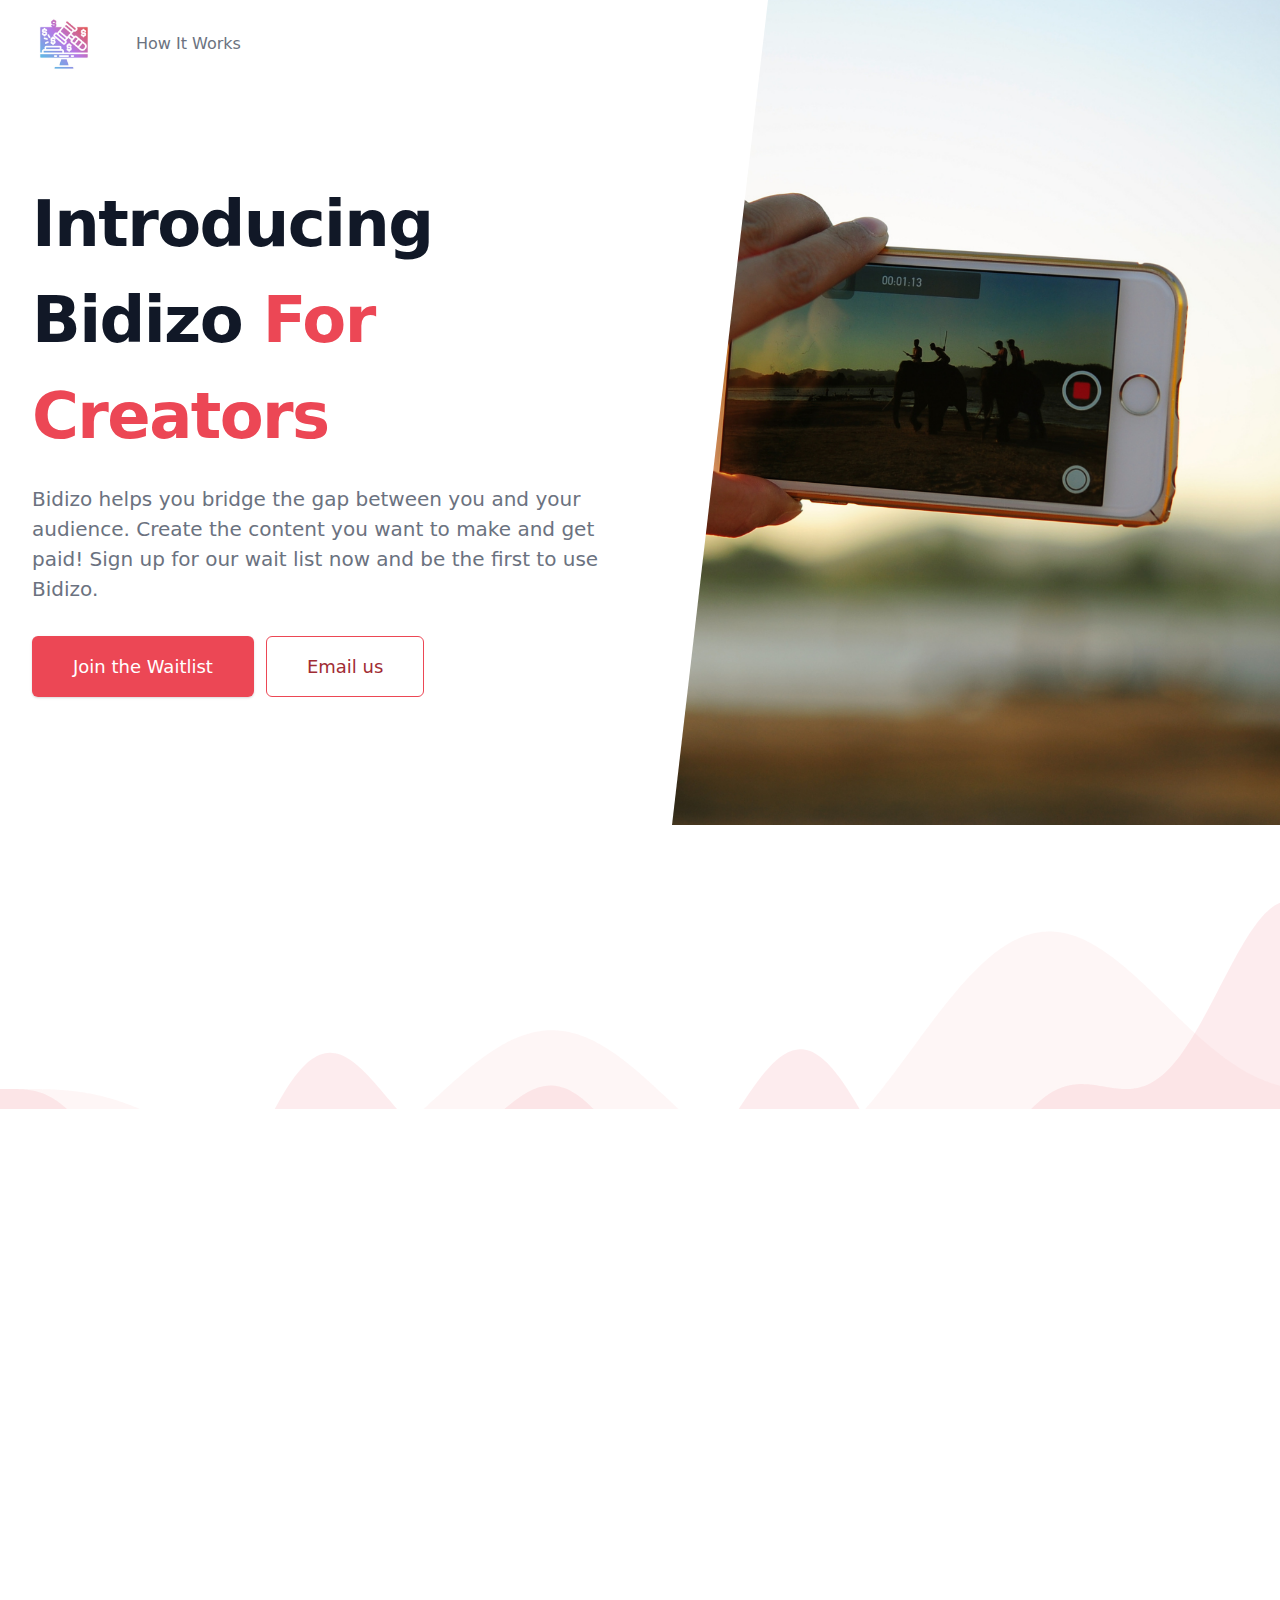
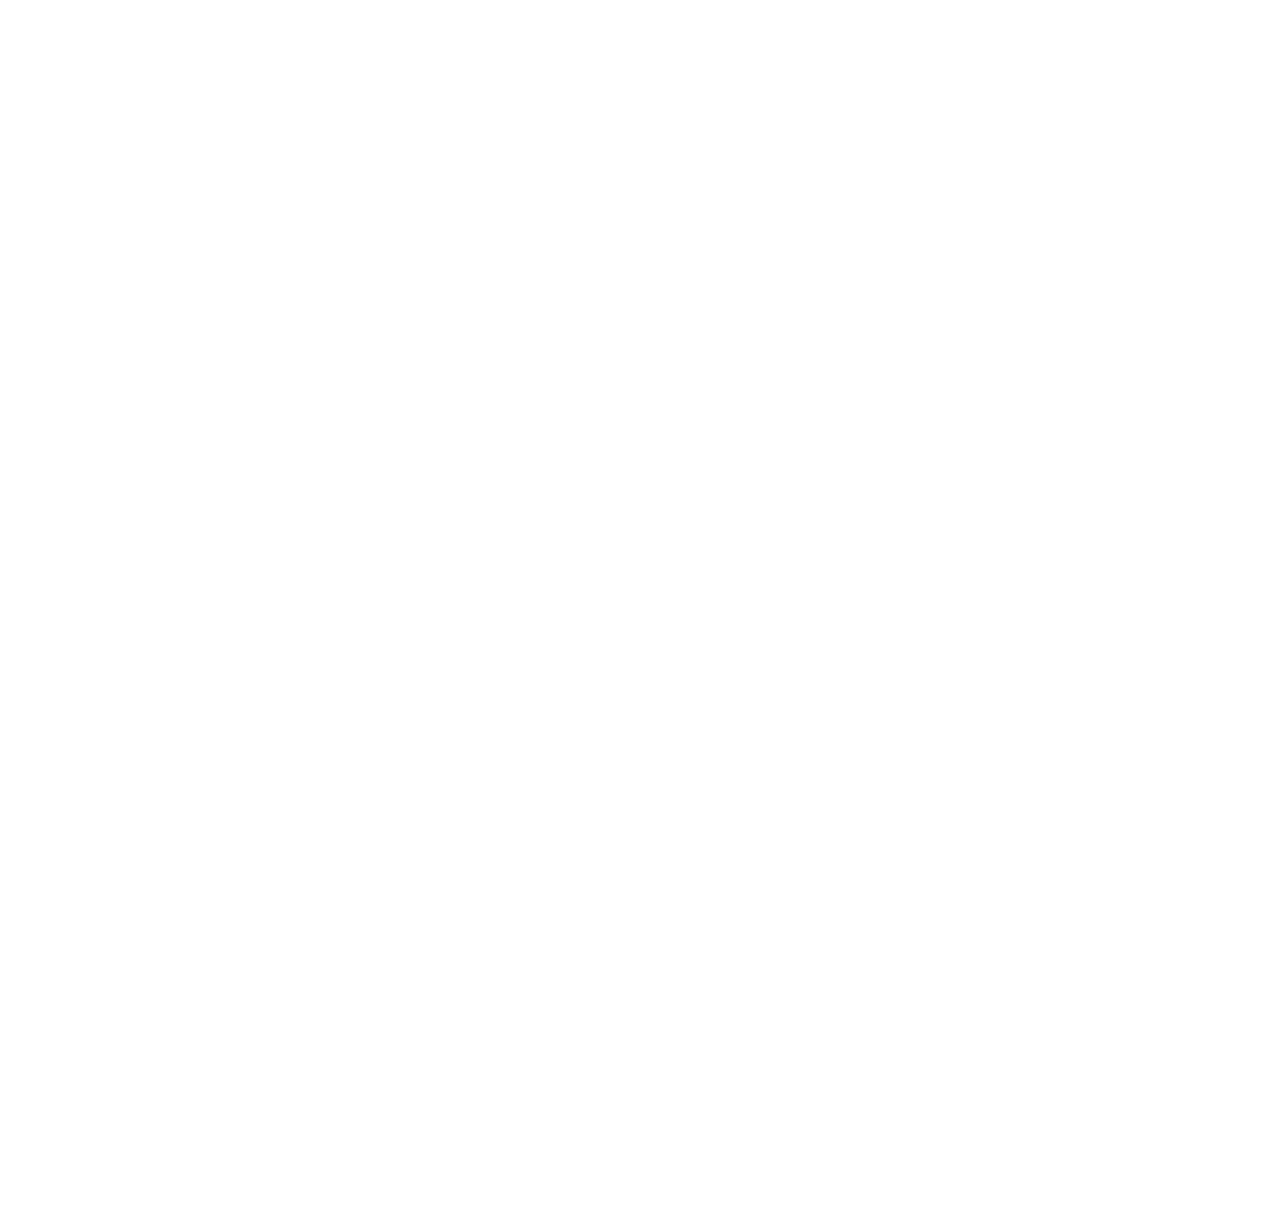
==== index.html @ ca1234ce "Deploy gh-pages" ====
<!DOCTYPE html><html lang="en"><head><meta charSet="utf-8"/><meta name="viewport" content="width=device-width"/><meta name="next-head-count" content="2"/><link rel="preload" href="/_next/static/css/23bd5cf7566f2d7c.css" as="style"/><link rel="stylesheet" href="/_next/static/css/23bd5cf7566f2d7c.css" data-n-g=""/><noscript data-n-css=""></noscript><script defer="" nomodule="" src="/_next/static/chunks/polyfills-a40ef1678bae11e696dba45124eadd70.js"></script><script src="/_next/static/chunks/webpack-629ef303e84b1cd5.js" defer=""></script><script src="/_next/static/chunks/framework-0f8b31729833af61.js" defer=""></script><script src="/_next/static/chunks/main-01dd2ea356b96b11.js" defer=""></script><script src="/_next/static/chunks/pages/_app-b0b96b4e81a5ef8d.js" defer=""></script><script src="/_next/static/chunks/361-492617a94107fc74.js" defer=""></script><script src="/_next/static/chunks/pages/index-617599502ec4d526.js" defer=""></script><script src="/_next/static/zBDoO1_UrZbhnE6HKZk8d/_buildManifest.js" defer=""></script><script src="/_next/static/zBDoO1_UrZbhnE6HKZk8d/_ssgManifest.js" defer=""></script><script src="/_next/static/zBDoO1_UrZbhnE6HKZk8d/_middlewareManifest.js" defer=""></script></head><body><div id="__next"><div class="bg-background grid gap-y-16 overflow-hidden"><div class="relative bg-background"><div class="max-w-7xl mx-auto"><div class="relative z-10 pb-8 bg-background sm:pb-16 md:pb-20 lg:max-w-2xl lg:w-full lg:pb-28 xl:pb-32"><svg class="hidden lg:block absolute right-0 inset-y-0 h-full w-48 text-background transform translate-x-1/2" fill="currentColor" viewBox="0 0 100 100" preserveAspectRatio="none" aria-hidden="true"><polygon points="50,0 100,0 50,100 0,100"></polygon></svg><div><div class="relative pt-6 px-4 sm:px-6 lg:px-8"><nav class="relative flex items-center justify-between sm:h-10 lg:justify-start" aria-label="Global"><div class="flex items-center flex-grow flex-shrink-0 lg:flex-grow-0"><div class="flex items-center justify-between w-full md:w-auto"><a href="#"><span class="sr-only">React landing page 2021</span><img alt="logo" class="h-16 w-auto sm:h-16" src="/assets/images/logo.png"/></a><div class="-mr-2 flex items-center md:hidden"><button class="bg-background rounded-md p-2 inline-flex items-center justify-center text-gray-400 hover:text-gray-500 hover:bg-gray-100 focus:outline-none focus:ring-2 focus:ring-inset focus:ring-secondary" id="headlessui-popover-button-undefined" type="button" aria-expanded="false"><span class="sr-only">Open main menu</span><svg xmlns="http://www.w3.org/2000/svg" fill="none" viewBox="0 0 24 24" stroke="currentColor" aria-hidden="true" class="h-6 w-6"><path stroke-linecap="round" stroke-linejoin="round" stroke-width="2" d="M4 6h16M4 12h16M4 18h16"></path></svg></button></div></div></div><div class="hidden md:block md:ml-10 md:pr-4 md:space-x-8"><a active="active" class="font-medium text-gray-500 hover:text-gray-900">How It Works</a></div></nav></div></div><main class="mt-10 mx-auto max-w-7xl px-4 sm:mt-12 sm:px-6 md:mt-16 lg:mt-20 lg:px-8 xl:mt-28"><div class="sm:text-center lg:text-left"><h1 class="text-4xl tracking-tight font-extrabold text-gray-900 sm:text-5xl md:text-6xl"><span class="block xl:inline">Introducing Bidizo</span> <span class="block text-primary xl:inline">For Creators</span></h1><p class="mt-3 text-base text-gray-500 sm:mt-5 sm:text-lg sm:max-w-xl sm:mx-auto md:mt-5 md:text-xl lg:mx-0">Bidizo helps you bridge the gap between you and your audience. Create the content you want to make and get paid! Sign up for our wait list now and be the first to use Bidizo.</p><div class="mt-5 sm:mt-8 sm:flex sm:justify-center lg:justify-start"><div class="rounded-md shadow"><a href="https://docs.google.com/forms/d/16P9Uawpz6q2jniBwa2MDyz7lZwVdVrCHVFPL08Oe0tQ/prefill" class="w-full flex items-center justify-center px-8 py-3 border border-transparent text-base font-medium rounded-md text-background bg-primary hover:bg-border hover:text-primary md:py-4 md:text-lg md:px-10">Join the Waitlist</a></div><div class="mt-3 sm:mt-0 sm:ml-3"><a href="mailto:fred@bidizo.dev?subject=Bidizo" class="w-full flex items-center justify-center px-8 py-3 border border-transparent text-base font-medium rounded-md border-primary text-secondary bg-background hover:bg-border hover:text-primary md:py-4 md:text-lg md:px-10">Email us</a></div></div></div></main></div></div><div class="lg:absolute lg:inset-y-0 lg:right-0 lg:w-1/2"><img class="h-56 w-full object-cover sm:h-72 md:h-96 lg:w-full lg:h-full" src="/assets/images/cover.png" alt="happy team image"/></div></div><canvas id="canvas" width="0" height="220"></canvas><div class="lazy-div" style="opacity:0;transform:translateX(-50px) translateZ(0)"><section class="bg-background py-8" id="product"><div class="container max-w-5xl mx-auto m-8"><h1 class="w-full my-2 text-5xl font-bold leading-tight text-center text-primary"><span class="text-border">How<!-- --> </span><span class="text-primary">Does<!-- --> </span><span class="text-border">Bidizo<!-- --> </span><span class="text-primary">Work?<!-- --> </span></h1><div class="w-full mb-4"><div class="h-1 mx-auto bg-primary w-64 opacity-25 my-0 py-0 rounded-t mb-10"></div></div><div class="flex flex-wrap"><div class="w-5/6 sm:w-1/2 p-6 mt-20"><h3 class="text-3xl text-gray-800 font-bold leading-none mb-3">Generate extra revenue from your content.</h3><p class="text-gray-600">Bidizo works for any platform, any medium, and any content. Simply list the upcoming content you are planning to make in the creator portal. Your audience votes on what content they want you to make with their wallet!</p></div><div class="w-full sm:w-1/2 p-6"><img class="h-6/6" src="/assets/images/social.png" alt="Generate extra revenue from your content."/></div></div><div class="flex flex-wrap flex-col-reverse sm:flex-row"><div class="w-full sm:w-1/2 p-6"><img class="h-6/6" src="/assets/images/earn.png" alt="Get Paid!"/></div><div class="w-full sm:w-1/2 p-6 mt-20"><div class="align-middle"><h3 class="text-3xl text-gray-800 font-bold leading-none mb-3">Get Paid!</h3><p class="text-gray-600 mb-8">When you decide to cash out a piece of content, simply upload a public link to the creator portal. You get paid out and your audience gets the content they wanted! Everyone wins!</p></div></div></div></div></section><canvas id="canvas" width="0" height="220"></canvas></div><div class="lazy-div" style="opacity:0;transform:translateX(-50px) translateZ(0)"><div id="about" class="mx-auto container xl:px-20 lg:px-12 sm:px-6 px-4 py-12"><div class="flex flex-col items-center justify-center"><div><img src="/assets/images/logo.png" alt="React landing page 2021" class="w-16 h-16"/></div><div class="flex items-center gap-x-8 mt-6 h-8"><a aria-label="linkedin" href="https://www.linkedin.com/company/bidizo/" target="_blank" rel="noreferrer"><svg class="fill-current text-gray-800 dark:text-white hover:text-primary" xmlns="http://www.w3.org/2000/svg" width="24" height="24" viewBox="0 0 24 24"><path d="M19 0h-14c-2.761 0-5 2.239-5 5v14c0 2.761 2.239 5 5 5h14c2.762 0 5-2.239 5-5v-14c0-2.761-2.238-5-5-5zm-11 19h-3v-11h3v11zm-1.5-12.268c-.966 0-1.75-.79-1.75-1.764s.784-1.764 1.75-1.764 1.75.79 1.75 1.764-.783 1.764-1.75 1.764zm13.5 12.268h-3v-5.604c0-3.368-4-3.113-4 0v5.604h-3v-11h3v1.765c1.396-2.586 7-2.777 7 2.476v6.759z"></path></svg></a><a aria-label="twitter" href="https://twitter.com/bidizo_co" target="_blank" rel="noreferrer"><svg class="fill-current text-gray-800 dark:text-white hover:text-primary" xmlns="http://www.w3.org/2000/svg" width="24" height="24" viewBox="0 0 24 24"><path d="M12 0c-6.627 0-12 5.373-12 12s5.373 12 12 12 12-5.373 12-12-5.373-12-12-12zm6.066 9.645c.183 4.04-2.83 8.544-8.164 8.544-1.622 0-3.131-.476-4.402-1.291 1.524.18 3.045-.244 4.252-1.189-1.256-.023-2.317-.854-2.684-1.995.451.086.895.061 1.298-.049-1.381-.278-2.335-1.522-2.304-2.853.388.215.83.344 1.301.359-1.279-.855-1.641-2.544-.889-3.835 1.416 1.738 3.533 2.881 5.92 3.001-.419-1.796.944-3.527 2.799-3.527.825 0 1.572.349 2.096.907.654-.128 1.27-.368 1.824-.697-.215.671-.67 1.233-1.263 1.589.581-.07 1.135-.224 1.649-.453-.384.578-.87 1.084-1.433 1.489z"></path></svg></a></div><div class="flex items-center mt-6"><p class="mt-6 text-xs lg:text-sm leading-none text-gray-900 dark:text-gray-50">© <!-- -->2022<!-- --> designed by<!-- --> <a href="https://github.com/issaafalkattan" rel="nofollow">Issaaf Kattan</a></p></div></div></div></div></div></div><script id="__NEXT_DATA__" type="application/json">{"props":{"pageProps":{}},"page":"/","query":{},"buildId":"zBDoO1_UrZbhnE6HKZk8d","nextExport":true,"autoExport":true,"isFallback":false,"scriptLoader":[]}</script></body></html>
---- _next/static/css/23bd5cf7566f2d7c.css ----
/*! tailwindcss v2.2.17 | MIT License | https://tailwindcss.com *//*! modern-normalize v1.1.0 | MIT License | https://github.com/sindresorhus/modern-normalize */html{-moz-tab-size:4;-o-tab-size:4;tab-size:4;line-height:1.15;-webkit-text-size-adjust:100%}body{margin:0;font-family:system-ui,-apple-system,Segoe UI,Roboto,Helvetica,Arial,sans-serif,Apple Color Emoji,Segoe UI Emoji}hr{height:0;color:inherit}abbr[title]{-webkit-text-decoration:underline dotted;text-decoration:underline dotted}b,strong{font-weight:bolder}code,kbd,pre,samp{font-family:ui-monospace,SFMono-Regular,Consolas,Liberation Mono,Menlo,monospace;font-size:1em}small{font-size:80%}sub,sup{font-size:75%;line-height:0;position:relative;vertical-align:baseline}sub{bottom:-.25em}sup{top:-.5em}table{text-indent:0;border-color:inherit}button,input,optgroup,select,textarea{font-family:inherit;font-size:100%;line-height:1.15;margin:0}button,select{text-transform:none}[type=button],[type=reset],[type=submit],button{-webkit-appearance:button}::-moz-focus-inner{border-style:none;padding:0}:-moz-focusring{outline:1px dotted ButtonText}:-moz-ui-invalid{box-shadow:none}legend{padding:0}progress{vertical-align:baseline}::-webkit-inner-spin-button,::-webkit-outer-spin-button{height:auto}[type=search]{-webkit-appearance:textfield;outline-offset:-2px}::-webkit-search-decoration{-webkit-appearance:none}::-webkit-file-upload-button{-webkit-appearance:button;font:inherit}summary{display:list-item}blockquote,dd,dl,figure,h1,h2,h3,h4,h5,h6,hr,p,pre{margin:0}button{background-color:transparent;background-image:none}fieldset,ol,ul{margin:0;padding:0}ol,ul{list-style:none}html{font-family:ui-sans-serif,system-ui,-apple-system,BlinkMacSystemFont,Segoe UI,Roboto,Helvetica Neue,Arial,Noto Sans,sans-serif,Apple Color Emoji,Segoe UI Emoji,Segoe UI Symbol,Noto Color Emoji;line-height:1.5}body{font-family:inherit;line-height:inherit}*,:after,:before{box-sizing:border-box;border:0 solid}hr{border-top-width:1px}img{border-style:solid}textarea{resize:vertical}input::-moz-placeholder,textarea::-moz-placeholder{opacity:1;color:#9ca3af}input:-ms-input-placeholder,textarea:-ms-input-placeholder{opacity:1;color:#9ca3af}input::placeholder,textarea::placeholder{opacity:1;color:#9ca3af}[role=button],button{cursor:pointer}:-moz-focusring{outline:auto}table{border-collapse:collapse}h1,h2,h3,h4,h5,h6{font-size:inherit;font-weight:inherit}a{color:inherit;text-decoration:inherit}button,input,optgroup,select,textarea{padding:0;line-height:inherit;color:inherit}code,kbd,pre,samp{font-family:ui-monospace,SFMono-Regular,Menlo,Monaco,Consolas,Liberation Mono,Courier New,monospace}audio,canvas,embed,iframe,img,object,svg,video{display:block;vertical-align:middle}img,video{max-width:100%;height:auto}[hidden]{display:none}*,:after,:before{--tw-translate-x:0;--tw-translate-y:0;--tw-rotate:0;--tw-skew-x:0;--tw-skew-y:0;--tw-scale-x:1;--tw-scale-y:1;--tw-transform:translateX(var(--tw-translate-x)) translateY(var(--tw-translate-y)) rotate(var(--tw-rotate)) skewX(var(--tw-skew-x)) skewY(var(--tw-skew-y)) scaleX(var(--tw-scale-x)) scaleY(var(--tw-scale-y));--tw-border-opacity:1;border-color:rgba(229,231,235,var(--tw-border-opacity));--tw-ring-inset:var(--tw-empty,/*!*/ /*!*/);--tw-ring-offset-width:0px;--tw-ring-offset-color:#fff;--tw-ring-color:rgba(59,130,246,0.5);--tw-ring-offset-shadow:0 0 #0000;--tw-ring-shadow:0 0 #0000;--tw-shadow:0 0 #0000}.container{width:100%}@media (min-width:640px){.container{max-width:640px}}@media (min-width:768px){.container{max-width:768px}}@media (min-width:1024px){.container{max-width:1024px}}@media (min-width:1280px){.container{max-width:1280px}}@media (min-width:1536px){.container{max-width:1536px}}.sr-only{width:1px;height:1px;padding:0;margin:-1px;overflow:hidden;clip:rect(0,0,0,0);white-space:nowrap;border-width:0}.absolute,.sr-only{position:absolute}.relative{position:relative}.inset-y-0{top:0;bottom:0}.inset-x-0{left:0;right:0}.right-0{right:0}.top-0{top:0}.z-10{z-index:10}.m-8{margin:2rem}.mx-auto{margin-left:auto;margin-right:auto}.my-0{margin-top:0;margin-bottom:0}.my-2{margin-top:.5rem;margin-bottom:.5rem}.mt-6{margin-top:1.5rem}.mb-4{margin-bottom:1rem}.mb-10{margin-bottom:2.5rem}.-mr-2{margin-right:-.5rem}.mt-10{margin-top:2.5rem}.mt-3{margin-top:.75rem}.mt-5{margin-top:1.25rem}.mt-20{margin-top:5rem}.mb-3{margin-bottom:.75rem}.mb-8{margin-bottom:2rem}.block{display:block}.flex{display:flex}.inline-flex{display:inline-flex}.grid{display:grid}.hidden{display:none}.h-16{height:4rem}.h-8{height:2rem}.h-1{height:.25rem}.h-full{height:100%}.h-6{height:1.5rem}.h-56{height:14rem}.w-16{width:4rem}.w-64{width:16rem}.w-full{width:100%}.w-48{width:12rem}.w-auto{width:auto}.w-6{width:1.5rem}.w-5\/6{width:83.333333%}.max-w-7xl{max-width:80rem}.max-w-5xl{max-width:64rem}.flex-shrink-0{flex-shrink:0}.flex-grow{flex-grow:1}.origin-top-right{transform-origin:top right}.translate-x-1\/2{--tw-translate-x:50%}.scale-95,.translate-x-1\/2{transform:var(--tw-transform)}.scale-95{--tw-scale-x:.95;--tw-scale-y:.95}.scale-100{--tw-scale-x:1;--tw-scale-y:1}.scale-100,.transform{transform:var(--tw-transform)}.resize{resize:both}.flex-col{flex-direction:column}.flex-col-reverse{flex-direction:column-reverse}.flex-wrap{flex-wrap:wrap}.items-center{align-items:center}.justify-center{justify-content:center}.justify-between{justify-content:space-between}.gap-x-8{-moz-column-gap:2rem;column-gap:2rem}.gap-y-16{row-gap:4rem}.space-y-1>:not([hidden])~:not([hidden]){--tw-space-y-reverse:0;margin-top:calc(.25rem * calc(1 - var(--tw-space-y-reverse)));margin-bottom:calc(.25rem * var(--tw-space-y-reverse))}.overflow-hidden{overflow:hidden}.rounded-md{border-radius:.375rem}.rounded-lg{border-radius:.5rem}.rounded-t{border-top-left-radius:.25rem;border-top-right-radius:.25rem}.border{border-width:1px}.border-transparent{border-color:transparent}.border-primary{--tw-border-opacity:1;border-color:rgba(236,71,85,var(--tw-border-opacity))}.bg-primary{--tw-bg-opacity:1;background-color:rgba(236,71,85,var(--tw-bg-opacity))}.bg-background{--tw-bg-opacity:1;background-color:rgba(255,255,255,var(--tw-bg-opacity))}.fill-current{fill:currentColor}.object-cover{-o-object-fit:cover;object-fit:cover}.p-2{padding:.5rem}.p-6{padding:1.5rem}.px-4{padding-left:1rem;padding-right:1rem}.py-12{padding-top:3rem;padding-bottom:3rem}.py-0{padding-top:0;padding-bottom:0}.px-5{padding-left:1.25rem;padding-right:1.25rem}.px-2{padding-left:.5rem;padding-right:.5rem}.px-3{padding-left:.75rem;padding-right:.75rem}.py-2{padding-top:.5rem;padding-bottom:.5rem}.px-8{padding-left:2rem;padding-right:2rem}.py-3{padding-top:.75rem;padding-bottom:.75rem}.py-8{padding-top:2rem;padding-bottom:2rem}.pt-6{padding-top:1.5rem}.pt-4{padding-top:1rem}.pt-2{padding-top:.5rem}.pb-3{padding-bottom:.75rem}.pb-8{padding-bottom:2rem}.text-center{text-align:center}.align-middle{vertical-align:middle}.text-xs{font-size:.75rem}.text-base{font-size:1rem}.text-4xl{font-size:2.25rem}.text-5xl{font-size:3rem}.text-3xl{font-size:1.875rem}.font-medium{font-weight:500}.font-extrabold{font-weight:800}.font-bold{font-weight:700}.leading-none{line-height:1}.leading-tight{line-height:1.25}.tracking-tight{letter-spacing:-.025em}.text-gray-800{--tw-text-opacity:1;color:rgba(31,41,55,var(--tw-text-opacity))}.text-gray-900{--tw-text-opacity:1;color:rgba(17,24,39,var(--tw-text-opacity))}.text-background{--tw-text-opacity:1;color:rgba(255,255,255,var(--tw-text-opacity))}.text-gray-400{--tw-text-opacity:1;color:rgba(156,163,175,var(--tw-text-opacity))}.text-gray-500{--tw-text-opacity:1;color:rgba(107,114,128,var(--tw-text-opacity))}.text-gray-700{--tw-text-opacity:1;color:rgba(55,65,81,var(--tw-text-opacity))}.text-primary{--tw-text-opacity:1;color:rgba(236,71,85,var(--tw-text-opacity))}.text-secondary{--tw-text-opacity:1;color:rgba(161,44,52,var(--tw-text-opacity))}.text-border{--tw-text-opacity:1;color:rgba(26,46,53,var(--tw-text-opacity))}.text-gray-600{--tw-text-opacity:1;color:rgba(75,85,99,var(--tw-text-opacity))}.opacity-25{opacity:.25}.opacity-0{opacity:0}.opacity-100{opacity:1}.shadow-md{--tw-shadow:0 4px 6px -1px rgba(0,0,0,0.1),0 2px 4px -1px rgba(0,0,0,0.06)}.shadow,.shadow-md{box-shadow:var(--tw-ring-offset-shadow,0 0 #0000),var(--tw-ring-shadow,0 0 #0000),var(--tw-shadow)}.shadow{--tw-shadow:0 1px 3px 0 rgba(0,0,0,0.1),0 1px 2px 0 rgba(0,0,0,0.06)}.ring-1{--tw-ring-offset-shadow:var(--tw-ring-inset) 0 0 0 var(--tw-ring-offset-width) var(--tw-ring-offset-color);--tw-ring-shadow:var(--tw-ring-inset) 0 0 0 calc(1px + var(--tw-ring-offset-width)) var(--tw-ring-color);box-shadow:var(--tw-ring-offset-shadow),var(--tw-ring-shadow),var(--tw-shadow,0 0 #0000)}.ring-black{--tw-ring-opacity:1;--tw-ring-color:rgba(0,0,0,var(--tw-ring-opacity))}.ring-opacity-5{--tw-ring-opacity:0.05}.transition{transition-property:background-color,border-color,color,fill,stroke,opacity,box-shadow,transform,filter,-webkit-backdrop-filter;transition-property:background-color,border-color,color,fill,stroke,opacity,box-shadow,transform,filter,backdrop-filter;transition-property:background-color,border-color,color,fill,stroke,opacity,box-shadow,transform,filter,backdrop-filter,-webkit-backdrop-filter;transition-timing-function:cubic-bezier(.4,0,.2,1)}.duration-150,.transition{transition-duration:.15s}.duration-100{transition-duration:.1s}.ease-out{transition-timing-function:cubic-bezier(0,0,.2,1)}.ease-in{transition-timing-function:cubic-bezier(.4,0,1,1)}:root{--color-primary:#ec4755;--color-secondary:#a12c34;--color-tertiaty:#99a0a3}a{--tw-text-opacity:1;color:rgba(185,28,28,var(--tw-text-opacity))}a:hover{border-bottom-width:2px;--tw-border-opacity:1;border-color:rgba(185,28,28,var(--tw-border-opacity))}.content p,.content ul{margin-top:1.5rem;margin-bottom:1.5rem}.hover\:bg-gray-100:hover{--tw-bg-opacity:1;background-color:rgba(243,244,246,var(--tw-bg-opacity))}.hover\:bg-gray-50:hover{--tw-bg-opacity:1;background-color:rgba(249,250,251,var(--tw-bg-opacity))}.hover\:bg-border:hover{--tw-bg-opacity:1;background-color:rgba(26,46,53,var(--tw-bg-opacity))}.hover\:text-primary:hover{--tw-text-opacity:1;color:rgba(236,71,85,var(--tw-text-opacity))}.hover\:text-gray-500:hover{--tw-text-opacity:1;color:rgba(107,114,128,var(--tw-text-opacity))}.hover\:text-gray-900:hover{--tw-text-opacity:1;color:rgba(17,24,39,var(--tw-text-opacity))}.focus\:outline-none:focus{outline:2px solid transparent;outline-offset:2px}.focus\:ring-2:focus{--tw-ring-offset-shadow:var(--tw-ring-inset) 0 0 0 var(--tw-ring-offset-width) var(--tw-ring-offset-color);--tw-ring-shadow:var(--tw-ring-inset) 0 0 0 calc(2px + var(--tw-ring-offset-width)) var(--tw-ring-color);box-shadow:var(--tw-ring-offset-shadow),var(--tw-ring-shadow),var(--tw-shadow,0 0 #0000)}.focus\:ring-inset:focus{--tw-ring-inset:inset}.focus\:ring-secondary:focus{--tw-ring-opacity:1;--tw-ring-color:rgba(161,44,52,var(--tw-ring-opacity))}@media (min-width:640px){.sm\:mx-auto{margin-left:auto;margin-right:auto}.sm\:mt-12{margin-top:3rem}.sm\:mt-5{margin-top:1.25rem}.sm\:mt-8{margin-top:2rem}.sm\:mt-0{margin-top:0}.sm\:ml-3{margin-left:.75rem}.sm\:flex{display:flex}.sm\:h-10{height:2.5rem}.sm\:h-16{height:4rem}.sm\:h-72{height:18rem}.sm\:w-1\/2{width:50%}.sm\:max-w-xl{max-width:36rem}.sm\:flex-row{flex-direction:row}.sm\:justify-center{justify-content:center}.sm\:px-6{padding-left:1.5rem;padding-right:1.5rem}.sm\:pb-16{padding-bottom:4rem}.sm\:text-center{text-align:center}.sm\:text-5xl{font-size:3rem}.sm\:text-lg{font-size:1.125rem}}@media (min-width:768px){.md\:ml-10{margin-left:2.5rem}.md\:mt-16{margin-top:4rem}.md\:mt-5{margin-top:1.25rem}.md\:block{display:block}.md\:hidden{display:none}.md\:h-96{height:24rem}.md\:w-auto{width:auto}.md\:space-x-8>:not([hidden])~:not([hidden]){--tw-space-x-reverse:0;margin-right:calc(2rem * var(--tw-space-x-reverse));margin-left:calc(2rem * calc(1 - var(--tw-space-x-reverse)))}.md\:py-4{padding-top:1rem;padding-bottom:1rem}.md\:px-10{padding-left:2.5rem;padding-right:2.5rem}.md\:pr-4{padding-right:1rem}.md\:pb-20{padding-bottom:5rem}.md\:text-6xl{font-size:4rem}.md\:text-xl{font-size:1.25rem}.md\:text-lg{font-size:1.125rem}}@media (min-width:1024px){.lg\:absolute{position:absolute}.lg\:inset-y-0{top:0;bottom:0}.lg\:right-0{right:0}.lg\:mx-0{margin-left:0;margin-right:0}.lg\:mt-20{margin-top:5rem}.lg\:block{display:block}.lg\:h-full{height:100%}.lg\:w-1\/2{width:50%}.lg\:w-full{width:100%}.lg\:max-w-2xl{max-width:42rem}.lg\:flex-grow-0{flex-grow:0}.lg\:justify-start{justify-content:flex-start}.lg\:px-12{padding-left:3rem;padding-right:3rem}.lg\:px-8{padding-left:2rem;padding-right:2rem}.lg\:pb-28{padding-bottom:7rem}.lg\:text-left{text-align:left}.lg\:text-sm{font-size:.875rem}}@media (min-width:1280px){.xl\:mt-28{margin-top:7rem}.xl\:inline{display:inline}.xl\:px-20{padding-left:5rem;padding-right:5rem}.xl\:pb-32{padding-bottom:8rem}}
---- _next/static/css/23bd5cf7566f2d7c.css ----
/*! tailwindcss v2.2.17 | MIT License | https://tailwindcss.com *//*! modern-normalize v1.1.0 | MIT License | https://github.com/sindresorhus/modern-normalize */html{-moz-tab-size:4;-o-tab-size:4;tab-size:4;line-height:1.15;-webkit-text-size-adjust:100%}body{margin:0;font-family:system-ui,-apple-system,Segoe UI,Roboto,Helvetica,Arial,sans-serif,Apple Color Emoji,Segoe UI Emoji}hr{height:0;color:inherit}abbr[title]{-webkit-text-decoration:underline dotted;text-decoration:underline dotted}b,strong{font-weight:bolder}code,kbd,pre,samp{font-family:ui-monospace,SFMono-Regular,Consolas,Liberation Mono,Menlo,monospace;font-size:1em}small{font-size:80%}sub,sup{font-size:75%;line-height:0;position:relative;vertical-align:baseline}sub{bottom:-.25em}sup{top:-.5em}table{text-indent:0;border-color:inherit}button,input,optgroup,select,textarea{font-family:inherit;font-size:100%;line-height:1.15;margin:0}button,select{text-transform:none}[type=button],[type=reset],[type=submit],button{-webkit-appearance:button}::-moz-focus-inner{border-style:none;padding:0}:-moz-focusring{outline:1px dotted ButtonText}:-moz-ui-invalid{box-shadow:none}legend{padding:0}progress{vertical-align:baseline}::-webkit-inner-spin-button,::-webkit-outer-spin-button{height:auto}[type=search]{-webkit-appearance:textfield;outline-offset:-2px}::-webkit-search-decoration{-webkit-appearance:none}::-webkit-file-upload-button{-webkit-appearance:button;font:inherit}summary{display:list-item}blockquote,dd,dl,figure,h1,h2,h3,h4,h5,h6,hr,p,pre{margin:0}button{background-color:transparent;background-image:none}fieldset,ol,ul{margin:0;padding:0}ol,ul{list-style:none}html{font-family:ui-sans-serif,system-ui,-apple-system,BlinkMacSystemFont,Segoe UI,Roboto,Helvetica Neue,Arial,Noto Sans,sans-serif,Apple Color Emoji,Segoe UI Emoji,Segoe UI Symbol,Noto Color Emoji;line-height:1.5}body{font-family:inherit;line-height:inherit}*,:after,:before{box-sizing:border-box;border:0 solid}hr{border-top-width:1px}img{border-style:solid}textarea{resize:vertical}input::-moz-placeholder,textarea::-moz-placeholder{opacity:1;color:#9ca3af}input:-ms-input-placeholder,textarea:-ms-input-placeholder{opacity:1;color:#9ca3af}input::placeholder,textarea::placeholder{opacity:1;color:#9ca3af}[role=button],button{cursor:pointer}:-moz-focusring{outline:auto}table{border-collapse:collapse}h1,h2,h3,h4,h5,h6{font-size:inherit;font-weight:inherit}a{color:inherit;text-decoration:inherit}button,input,optgroup,select,textarea{padding:0;line-height:inherit;color:inherit}code,kbd,pre,samp{font-family:ui-monospace,SFMono-Regular,Menlo,Monaco,Consolas,Liberation Mono,Courier New,monospace}audio,canvas,embed,iframe,img,object,svg,video{display:block;vertical-align:middle}img,video{max-width:100%;height:auto}[hidden]{display:none}*,:after,:before{--tw-translate-x:0;--tw-translate-y:0;--tw-rotate:0;--tw-skew-x:0;--tw-skew-y:0;--tw-scale-x:1;--tw-scale-y:1;--tw-transform:translateX(var(--tw-translate-x)) translateY(var(--tw-translate-y)) rotate(var(--tw-rotate)) skewX(var(--tw-skew-x)) skewY(var(--tw-skew-y)) scaleX(var(--tw-scale-x)) scaleY(var(--tw-scale-y));--tw-border-opacity:1;border-color:rgba(229,231,235,var(--tw-border-opacity));--tw-ring-inset:var(--tw-empty,/*!*/ /*!*/);--tw-ring-offset-width:0px;--tw-ring-offset-color:#fff;--tw-ring-color:rgba(59,130,246,0.5);--tw-ring-offset-shadow:0 0 #0000;--tw-ring-shadow:0 0 #0000;--tw-shadow:0 0 #0000}.container{width:100%}@media (min-width:640px){.container{max-width:640px}}@media (min-width:768px){.container{max-width:768px}}@media (min-width:1024px){.container{max-width:1024px}}@media (min-width:1280px){.container{max-width:1280px}}@media (min-width:1536px){.container{max-width:1536px}}.sr-only{width:1px;height:1px;padding:0;margin:-1px;overflow:hidden;clip:rect(0,0,0,0);white-space:nowrap;border-width:0}.absolute,.sr-only{position:absolute}.relative{position:relative}.inset-y-0{top:0;bottom:0}.inset-x-0{left:0;right:0}.right-0{right:0}.top-0{top:0}.z-10{z-index:10}.m-8{margin:2rem}.mx-auto{margin-left:auto;margin-right:auto}.my-0{margin-top:0;margin-bottom:0}.my-2{margin-top:.5rem;margin-bottom:.5rem}.mt-6{margin-top:1.5rem}.mb-4{margin-bottom:1rem}.mb-10{margin-bottom:2.5rem}.-mr-2{margin-right:-.5rem}.mt-10{margin-top:2.5rem}.mt-3{margin-top:.75rem}.mt-5{margin-top:1.25rem}.mt-20{margin-top:5rem}.mb-3{margin-bottom:.75rem}.mb-8{margin-bottom:2rem}.block{display:block}.flex{display:flex}.inline-flex{display:inline-flex}.grid{display:grid}.hidden{display:none}.h-16{height:4rem}.h-8{height:2rem}.h-1{height:.25rem}.h-full{height:100%}.h-6{height:1.5rem}.h-56{height:14rem}.w-16{width:4rem}.w-64{width:16rem}.w-full{width:100%}.w-48{width:12rem}.w-auto{width:auto}.w-6{width:1.5rem}.w-5\/6{width:83.333333%}.max-w-7xl{max-width:80rem}.max-w-5xl{max-width:64rem}.flex-shrink-0{flex-shrink:0}.flex-grow{flex-grow:1}.origin-top-right{transform-origin:top right}.translate-x-1\/2{--tw-translate-x:50%}.scale-95,.translate-x-1\/2{transform:var(--tw-transform)}.scale-95{--tw-scale-x:.95;--tw-scale-y:.95}.scale-100{--tw-scale-x:1;--tw-scale-y:1}.scale-100,.transform{transform:var(--tw-transform)}.resize{resize:both}.flex-col{flex-direction:column}.flex-col-reverse{flex-direction:column-reverse}.flex-wrap{flex-wrap:wrap}.items-center{align-items:center}.justify-center{justify-content:center}.justify-between{justify-content:space-between}.gap-x-8{-moz-column-gap:2rem;column-gap:2rem}.gap-y-16{row-gap:4rem}.space-y-1>:not([hidden])~:not([hidden]){--tw-space-y-reverse:0;margin-top:calc(.25rem * calc(1 - var(--tw-space-y-reverse)));margin-bottom:calc(.25rem * var(--tw-space-y-reverse))}.overflow-hidden{overflow:hidden}.rounded-md{border-radius:.375rem}.rounded-lg{border-radius:.5rem}.rounded-t{border-top-left-radius:.25rem;border-top-right-radius:.25rem}.border{border-width:1px}.border-transparent{border-color:transparent}.border-primary{--tw-border-opacity:1;border-color:rgba(236,71,85,var(--tw-border-opacity))}.bg-primary{--tw-bg-opacity:1;background-color:rgba(236,71,85,var(--tw-bg-opacity))}.bg-background{--tw-bg-opacity:1;background-color:rgba(255,255,255,var(--tw-bg-opacity))}.fill-current{fill:currentColor}.object-cover{-o-object-fit:cover;object-fit:cover}.p-2{padding:.5rem}.p-6{padding:1.5rem}.px-4{padding-left:1rem;padding-right:1rem}.py-12{padding-top:3rem;padding-bottom:3rem}.py-0{padding-top:0;padding-bottom:0}.px-5{padding-left:1.25rem;padding-right:1.25rem}.px-2{padding-left:.5rem;padding-right:.5rem}.px-3{padding-left:.75rem;padding-right:.75rem}.py-2{padding-top:.5rem;padding-bottom:.5rem}.px-8{padding-left:2rem;padding-right:2rem}.py-3{padding-top:.75rem;padding-bottom:.75rem}.py-8{padding-top:2rem;padding-bottom:2rem}.pt-6{padding-top:1.5rem}.pt-4{padding-top:1rem}.pt-2{padding-top:.5rem}.pb-3{padding-bottom:.75rem}.pb-8{padding-bottom:2rem}.text-center{text-align:center}.align-middle{vertical-align:middle}.text-xs{font-size:.75rem}.text-base{font-size:1rem}.text-4xl{font-size:2.25rem}.text-5xl{font-size:3rem}.text-3xl{font-size:1.875rem}.font-medium{font-weight:500}.font-extrabold{font-weight:800}.font-bold{font-weight:700}.leading-none{line-height:1}.leading-tight{line-height:1.25}.tracking-tight{letter-spacing:-.025em}.text-gray-800{--tw-text-opacity:1;color:rgba(31,41,55,var(--tw-text-opacity))}.text-gray-900{--tw-text-opacity:1;color:rgba(17,24,39,var(--tw-text-opacity))}.text-background{--tw-text-opacity:1;color:rgba(255,255,255,var(--tw-text-opacity))}.text-gray-400{--tw-text-opacity:1;color:rgba(156,163,175,var(--tw-text-opacity))}.text-gray-500{--tw-text-opacity:1;color:rgba(107,114,128,var(--tw-text-opacity))}.text-gray-700{--tw-text-opacity:1;color:rgba(55,65,81,var(--tw-text-opacity))}.text-primary{--tw-text-opacity:1;color:rgba(236,71,85,var(--tw-text-opacity))}.text-secondary{--tw-text-opacity:1;color:rgba(161,44,52,var(--tw-text-opacity))}.text-border{--tw-text-opacity:1;color:rgba(26,46,53,var(--tw-text-opacity))}.text-gray-600{--tw-text-opacity:1;color:rgba(75,85,99,var(--tw-text-opacity))}.opacity-25{opacity:.25}.opacity-0{opacity:0}.opacity-100{opacity:1}.shadow-md{--tw-shadow:0 4px 6px -1px rgba(0,0,0,0.1),0 2px 4px -1px rgba(0,0,0,0.06)}.shadow,.shadow-md{box-shadow:var(--tw-ring-offset-shadow,0 0 #0000),var(--tw-ring-shadow,0 0 #0000),var(--tw-shadow)}.shadow{--tw-shadow:0 1px 3px 0 rgba(0,0,0,0.1),0 1px 2px 0 rgba(0,0,0,0.06)}.ring-1{--tw-ring-offset-shadow:var(--tw-ring-inset) 0 0 0 var(--tw-ring-offset-width) var(--tw-ring-offset-color);--tw-ring-shadow:var(--tw-ring-inset) 0 0 0 calc(1px + var(--tw-ring-offset-width)) var(--tw-ring-color);box-shadow:var(--tw-ring-offset-shadow),var(--tw-ring-shadow),var(--tw-shadow,0 0 #0000)}.ring-black{--tw-ring-opacity:1;--tw-ring-color:rgba(0,0,0,var(--tw-ring-opacity))}.ring-opacity-5{--tw-ring-opacity:0.05}.transition{transition-property:background-color,border-color,color,fill,stroke,opacity,box-shadow,transform,filter,-webkit-backdrop-filter;transition-property:background-color,border-color,color,fill,stroke,opacity,box-shadow,transform,filter,backdrop-filter;transition-property:background-color,border-color,color,fill,stroke,opacity,box-shadow,transform,filter,backdrop-filter,-webkit-backdrop-filter;transition-timing-function:cubic-bezier(.4,0,.2,1)}.duration-150,.transition{transition-duration:.15s}.duration-100{transition-duration:.1s}.ease-out{transition-timing-function:cubic-bezier(0,0,.2,1)}.ease-in{transition-timing-function:cubic-bezier(.4,0,1,1)}:root{--color-primary:#ec4755;--color-secondary:#a12c34;--color-tertiaty:#99a0a3}a{--tw-text-opacity:1;color:rgba(185,28,28,var(--tw-text-opacity))}a:hover{border-bottom-width:2px;--tw-border-opacity:1;border-color:rgba(185,28,28,var(--tw-border-opacity))}.content p,.content ul{margin-top:1.5rem;margin-bottom:1.5rem}.hover\:bg-gray-100:hover{--tw-bg-opacity:1;background-color:rgba(243,244,246,var(--tw-bg-opacity))}.hover\:bg-gray-50:hover{--tw-bg-opacity:1;background-color:rgba(249,250,251,var(--tw-bg-opacity))}.hover\:bg-border:hover{--tw-bg-opacity:1;background-color:rgba(26,46,53,var(--tw-bg-opacity))}.hover\:text-primary:hover{--tw-text-opacity:1;color:rgba(236,71,85,var(--tw-text-opacity))}.hover\:text-gray-500:hover{--tw-text-opacity:1;color:rgba(107,114,128,var(--tw-text-opacity))}.hover\:text-gray-900:hover{--tw-text-opacity:1;color:rgba(17,24,39,var(--tw-text-opacity))}.focus\:outline-none:focus{outline:2px solid transparent;outline-offset:2px}.focus\:ring-2:focus{--tw-ring-offset-shadow:var(--tw-ring-inset) 0 0 0 var(--tw-ring-offset-width) var(--tw-ring-offset-color);--tw-ring-shadow:var(--tw-ring-inset) 0 0 0 calc(2px + var(--tw-ring-offset-width)) var(--tw-ring-color);box-shadow:var(--tw-ring-offset-shadow),var(--tw-ring-shadow),var(--tw-shadow,0 0 #0000)}.focus\:ring-inset:focus{--tw-ring-inset:inset}.focus\:ring-secondary:focus{--tw-ring-opacity:1;--tw-ring-color:rgba(161,44,52,var(--tw-ring-opacity))}@media (min-width:640px){.sm\:mx-auto{margin-left:auto;margin-right:auto}.sm\:mt-12{margin-top:3rem}.sm\:mt-5{margin-top:1.25rem}.sm\:mt-8{margin-top:2rem}.sm\:mt-0{margin-top:0}.sm\:ml-3{margin-left:.75rem}.sm\:flex{display:flex}.sm\:h-10{height:2.5rem}.sm\:h-16{height:4rem}.sm\:h-72{height:18rem}.sm\:w-1\/2{width:50%}.sm\:max-w-xl{max-width:36rem}.sm\:flex-row{flex-direction:row}.sm\:justify-center{justify-content:center}.sm\:px-6{padding-left:1.5rem;padding-right:1.5rem}.sm\:pb-16{padding-bottom:4rem}.sm\:text-center{text-align:center}.sm\:text-5xl{font-size:3rem}.sm\:text-lg{font-size:1.125rem}}@media (min-width:768px){.md\:ml-10{margin-left:2.5rem}.md\:mt-16{margin-top:4rem}.md\:mt-5{margin-top:1.25rem}.md\:block{display:block}.md\:hidden{display:none}.md\:h-96{height:24rem}.md\:w-auto{width:auto}.md\:space-x-8>:not([hidden])~:not([hidden]){--tw-space-x-reverse:0;margin-right:calc(2rem * var(--tw-space-x-reverse));margin-left:calc(2rem * calc(1 - var(--tw-space-x-reverse)))}.md\:py-4{padding-top:1rem;padding-bottom:1rem}.md\:px-10{padding-left:2.5rem;padding-right:2.5rem}.md\:pr-4{padding-right:1rem}.md\:pb-20{padding-bottom:5rem}.md\:text-6xl{font-size:4rem}.md\:text-xl{font-size:1.25rem}.md\:text-lg{font-size:1.125rem}}@media (min-width:1024px){.lg\:absolute{position:absolute}.lg\:inset-y-0{top:0;bottom:0}.lg\:right-0{right:0}.lg\:mx-0{margin-left:0;margin-right:0}.lg\:mt-20{margin-top:5rem}.lg\:block{display:block}.lg\:h-full{height:100%}.lg\:w-1\/2{width:50%}.lg\:w-full{width:100%}.lg\:max-w-2xl{max-width:42rem}.lg\:flex-grow-0{flex-grow:0}.lg\:justify-start{justify-content:flex-start}.lg\:px-12{padding-left:3rem;padding-right:3rem}.lg\:px-8{padding-left:2rem;padding-right:2rem}.lg\:pb-28{padding-bottom:7rem}.lg\:text-left{text-align:left}.lg\:text-sm{font-size:.875rem}}@media (min-width:1280px){.xl\:mt-28{margin-top:7rem}.xl\:inline{display:inline}.xl\:px-20{padding-left:5rem;padding-right:5rem}.xl\:pb-32{padding-bottom:8rem}}
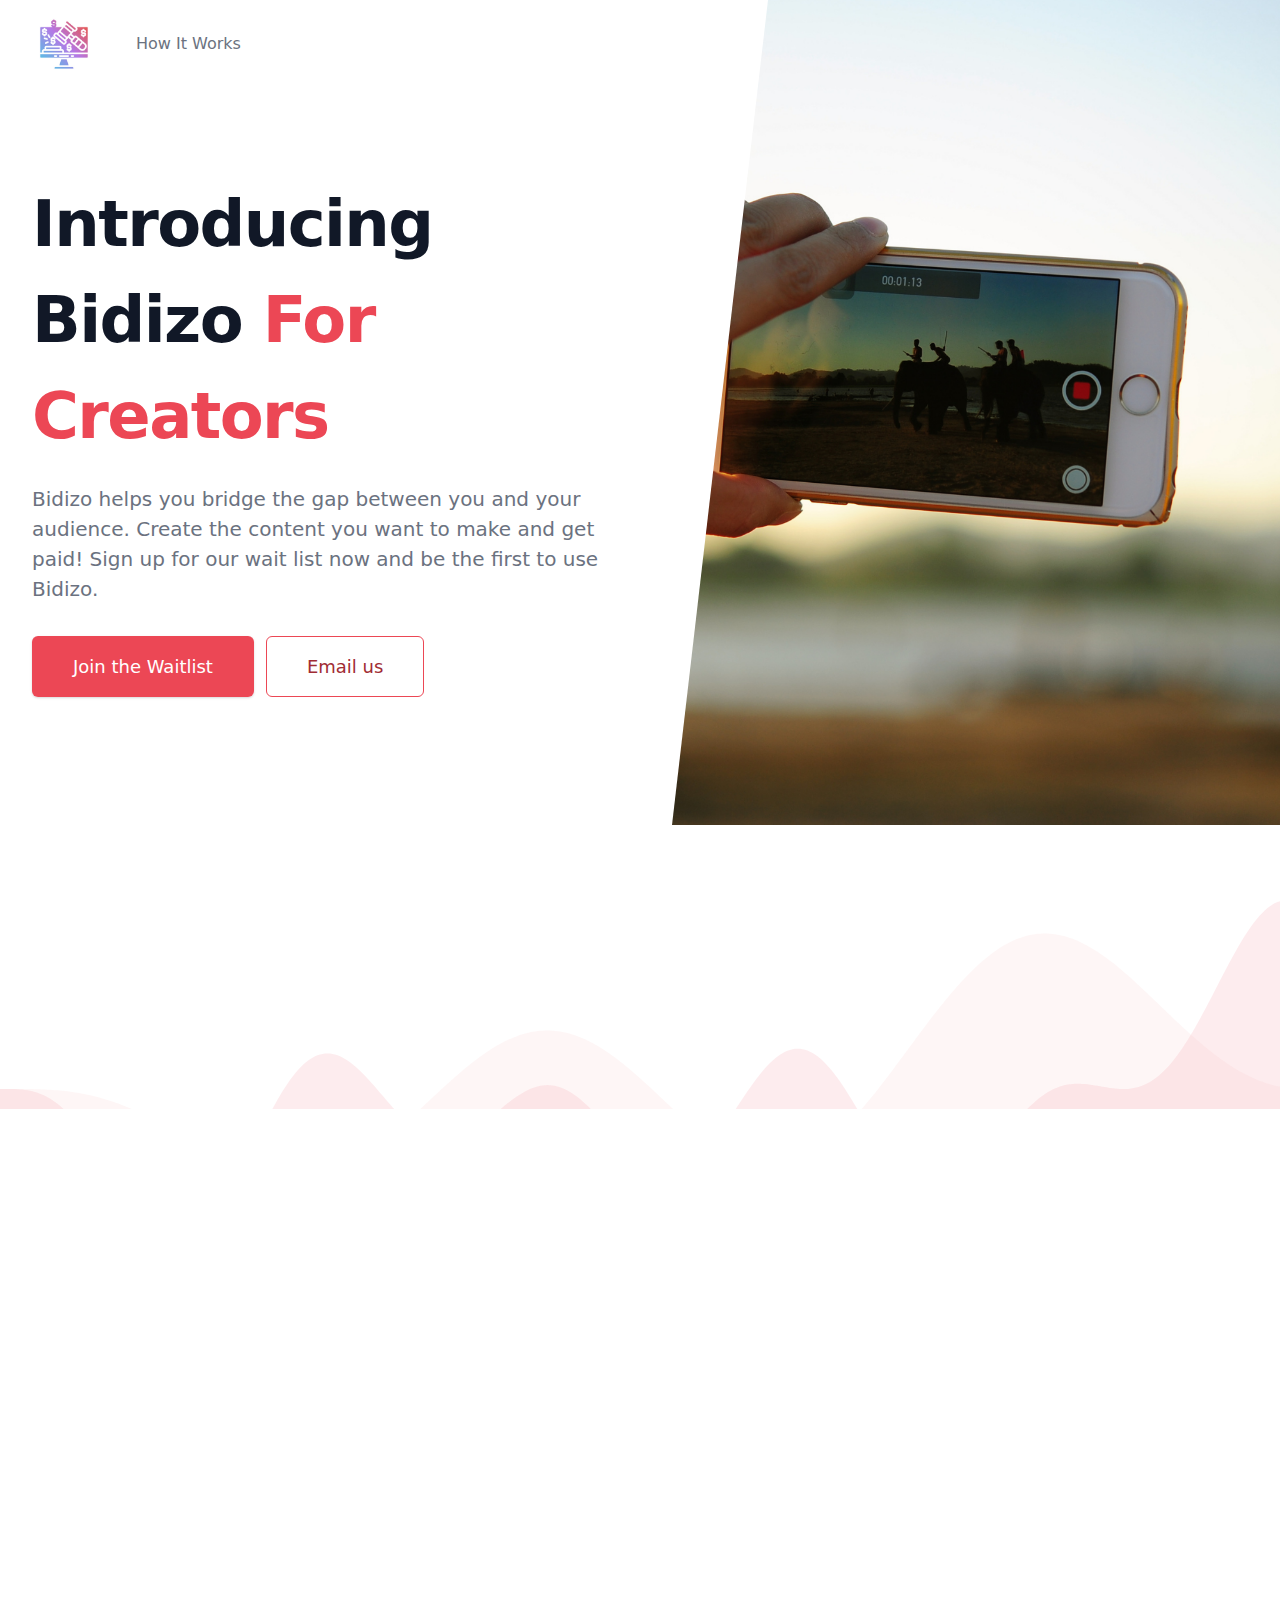
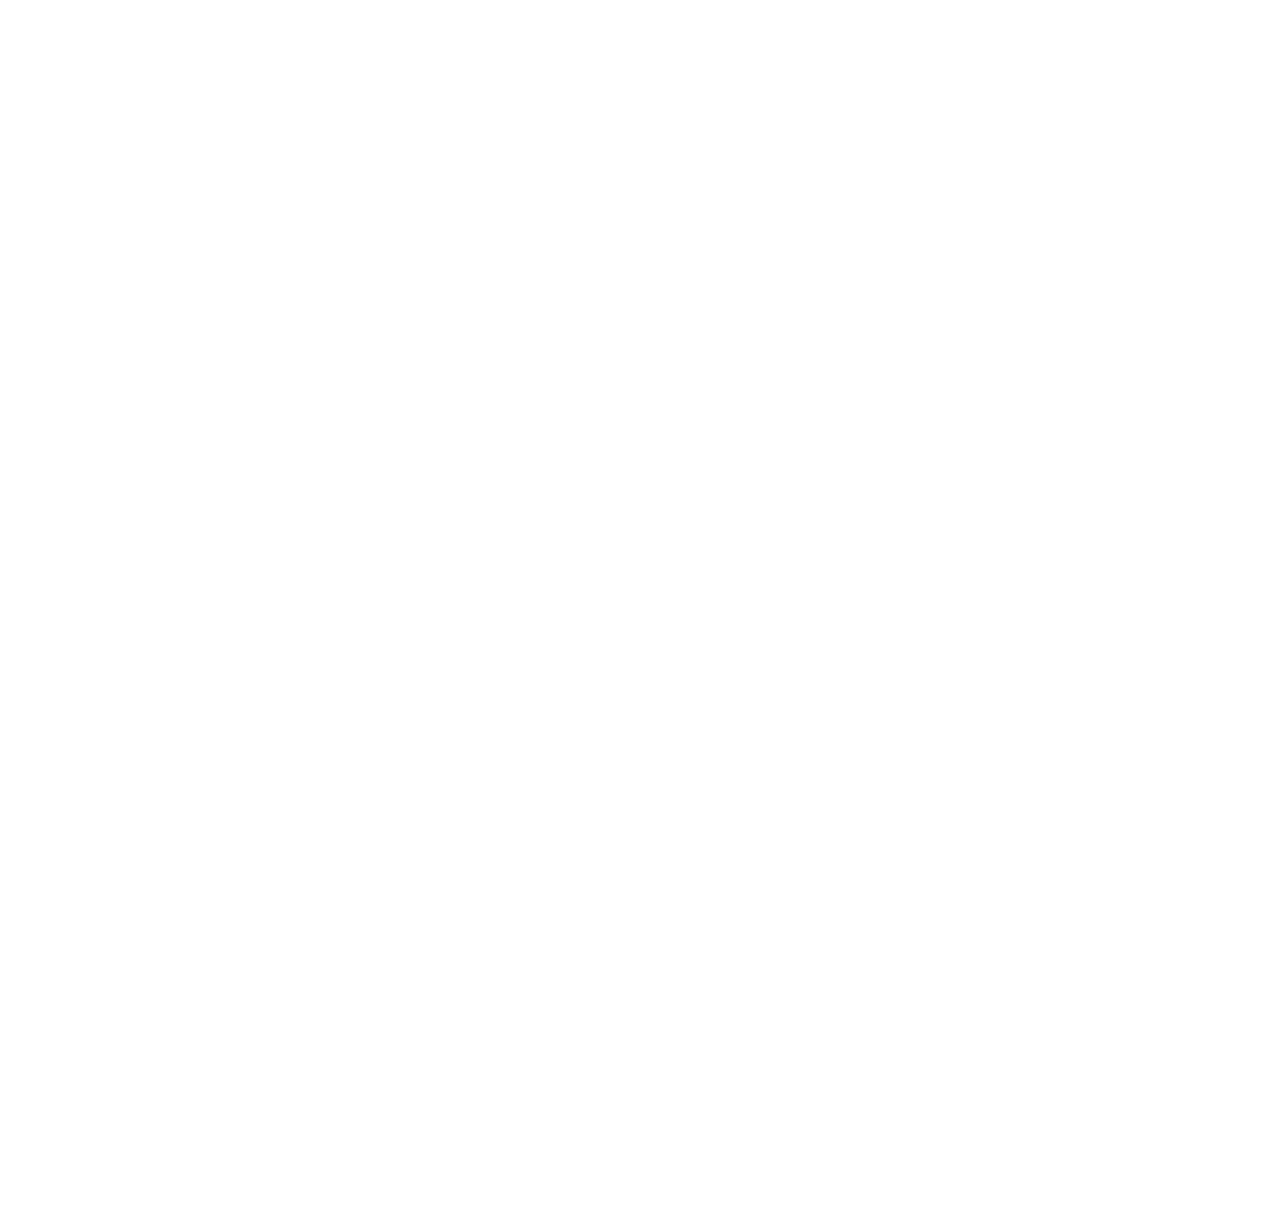
==== commit e3dbaa53: "Deploy gh-pages" ====
--- a/index.html
+++ b/index.html
@@ -1 +1 @@
-<!DOCTYPE html><html lang="en"><head><meta charSet="utf-8"/><meta name="viewport" content="width=device-width"/><meta name="next-head-count" content="2"/><link rel="preload" href="/_next/static/css/23bd5cf7566f2d7c.css" as="style"/><link rel="stylesheet" href="/_next/static/css/23bd5cf7566f2d7c.css" data-n-g=""/><noscript data-n-css=""></noscript><script defer="" nomodule="" src="/_next/static/chunks/polyfills-a40ef1678bae11e696dba45124eadd70.js"></script><script src="/_next/static/chunks/webpack-629ef303e84b1cd5.js" defer=""></script><script src="/_next/static/chunks/framework-0f8b31729833af61.js" defer=""></script><script src="/_next/static/chunks/main-01dd2ea356b96b11.js" defer=""></script><script src="/_next/static/chunks/pages/_app-b0b96b4e81a5ef8d.js" defer=""></script><script src="/_next/static/chunks/361-492617a94107fc74.js" defer=""></script><script src="/_next/static/chunks/pages/index-617599502ec4d526.js" defer=""></script><script src="/_next/static/zBDoO1_UrZbhnE6HKZk8d/_buildManifest.js" defer=""></script><script src="/_next/static/zBDoO1_UrZbhnE6HKZk8d/_ssgManifest.js" defer=""></script><script src="/_next/static/zBDoO1_UrZbhnE6HKZk8d/_middlewareManifest.js" defer=""></script></head><body><div id="__next"><div class="bg-background grid gap-y-16 overflow-hidden"><div class="relative bg-background"><div class="max-w-7xl mx-auto"><div class="relative z-10 pb-8 bg-background sm:pb-16 md:pb-20 lg:max-w-2xl lg:w-full lg:pb-28 xl:pb-32"><svg class="hidden lg:block absolute right-0 inset-y-0 h-full w-48 text-background transform translate-x-1/2" fill="currentColor" viewBox="0 0 100 100" preserveAspectRatio="none" aria-hidden="true"><polygon points="50,0 100,0 50,100 0,100"></polygon></svg><div><div class="relative pt-6 px-4 sm:px-6 lg:px-8"><nav class="relative flex items-center justify-between sm:h-10 lg:justify-start" aria-label="Global"><div class="flex items-center flex-grow flex-shrink-0 lg:flex-grow-0"><div class="flex items-center justify-between w-full md:w-auto"><a href="#"><span class="sr-only">React landing page 2021</span><img alt="logo" class="h-16 w-auto sm:h-16" src="/assets/images/logo.png"/></a><div class="-mr-2 flex items-center md:hidden"><button class="bg-background rounded-md p-2 inline-flex items-center justify-center text-gray-400 hover:text-gray-500 hover:bg-gray-100 focus:outline-none focus:ring-2 focus:ring-inset focus:ring-secondary" id="headlessui-popover-button-undefined" type="button" aria-expanded="false"><span class="sr-only">Open main menu</span><svg xmlns="http://www.w3.org/2000/svg" fill="none" viewBox="0 0 24 24" stroke="currentColor" aria-hidden="true" class="h-6 w-6"><path stroke-linecap="round" stroke-linejoin="round" stroke-width="2" d="M4 6h16M4 12h16M4 18h16"></path></svg></button></div></div></div><div class="hidden md:block md:ml-10 md:pr-4 md:space-x-8"><a active="active" class="font-medium text-gray-500 hover:text-gray-900">How It Works</a></div></nav></div></div><main class="mt-10 mx-auto max-w-7xl px-4 sm:mt-12 sm:px-6 md:mt-16 lg:mt-20 lg:px-8 xl:mt-28"><div class="sm:text-center lg:text-left"><h1 class="text-4xl tracking-tight font-extrabold text-gray-900 sm:text-5xl md:text-6xl"><span class="block xl:inline">Introducing Bidizo</span> <span class="block text-primary xl:inline">For Creators</span></h1><p class="mt-3 text-base text-gray-500 sm:mt-5 sm:text-lg sm:max-w-xl sm:mx-auto md:mt-5 md:text-xl lg:mx-0">Bidizo helps you bridge the gap between you and your audience. Create the content you want to make and get paid! Sign up for our wait list now and be the first to use Bidizo.</p><div class="mt-5 sm:mt-8 sm:flex sm:justify-center lg:justify-start"><div class="rounded-md shadow"><a href="https://docs.google.com/forms/d/16P9Uawpz6q2jniBwa2MDyz7lZwVdVrCHVFPL08Oe0tQ/prefill" class="w-full flex items-center justify-center px-8 py-3 border border-transparent text-base font-medium rounded-md text-background bg-primary hover:bg-border hover:text-primary md:py-4 md:text-lg md:px-10">Join the Waitlist</a></div><div class="mt-3 sm:mt-0 sm:ml-3"><a href="mailto:fred@bidizo.dev?subject=Bidizo" class="w-full flex items-center justify-center px-8 py-3 border border-transparent text-base font-medium rounded-md border-primary text-secondary bg-background hover:bg-border hover:text-primary md:py-4 md:text-lg md:px-10">Email us</a></div></div></div></main></div></div><div class="lg:absolute lg:inset-y-0 lg:right-0 lg:w-1/2"><img class="h-56 w-full object-cover sm:h-72 md:h-96 lg:w-full lg:h-full" src="/assets/images/cover.png" alt="happy team image"/></div></div><canvas id="canvas" width="0" height="220"></canvas><div class="lazy-div" style="opacity:0;transform:translateX(-50px) translateZ(0)"><section class="bg-background py-8" id="product"><div class="container max-w-5xl mx-auto m-8"><h1 class="w-full my-2 text-5xl font-bold leading-tight text-center text-primary"><span class="text-border">How<!-- --> </span><span class="text-primary">Does<!-- --> </span><span class="text-border">Bidizo<!-- --> </span><span class="text-primary">Work?<!-- --> </span></h1><div class="w-full mb-4"><div class="h-1 mx-auto bg-primary w-64 opacity-25 my-0 py-0 rounded-t mb-10"></div></div><div class="flex flex-wrap"><div class="w-5/6 sm:w-1/2 p-6 mt-20"><h3 class="text-3xl text-gray-800 font-bold leading-none mb-3">Generate extra revenue from your content.</h3><p class="text-gray-600">Bidizo works for any platform, any medium, and any content. Simply list the upcoming content you are planning to make in the creator portal. Your audience votes on what content they want you to make with their wallet!</p></div><div class="w-full sm:w-1/2 p-6"><img class="h-6/6" src="/assets/images/social.png" alt="Generate extra revenue from your content."/></div></div><div class="flex flex-wrap flex-col-reverse sm:flex-row"><div class="w-full sm:w-1/2 p-6"><img class="h-6/6" src="/assets/images/earn.png" alt="Get Paid!"/></div><div class="w-full sm:w-1/2 p-6 mt-20"><div class="align-middle"><h3 class="text-3xl text-gray-800 font-bold leading-none mb-3">Get Paid!</h3><p class="text-gray-600 mb-8">When you decide to cash out a piece of content, simply upload a public link to the creator portal. You get paid out and your audience gets the content they wanted! Everyone wins!</p></div></div></div></div></section><canvas id="canvas" width="0" height="220"></canvas></div><div class="lazy-div" style="opacity:0;transform:translateX(-50px) translateZ(0)"><div id="about" class="mx-auto container xl:px-20 lg:px-12 sm:px-6 px-4 py-12"><div class="flex flex-col items-center justify-center"><div><img src="/assets/images/logo.png" alt="React landing page 2021" class="w-16 h-16"/></div><div class="flex items-center gap-x-8 mt-6 h-8"><a aria-label="linkedin" href="https://www.linkedin.com/company/bidizo/" target="_blank" rel="noreferrer"><svg class="fill-current text-gray-800 dark:text-white hover:text-primary" xmlns="http://www.w3.org/2000/svg" width="24" height="24" viewBox="0 0 24 24"><path d="M19 0h-14c-2.761 0-5 2.239-5 5v14c0 2.761 2.239 5 5 5h14c2.762 0 5-2.239 5-5v-14c0-2.761-2.238-5-5-5zm-11 19h-3v-11h3v11zm-1.5-12.268c-.966 0-1.75-.79-1.75-1.764s.784-1.764 1.75-1.764 1.75.79 1.75 1.764-.783 1.764-1.75 1.764zm13.5 12.268h-3v-5.604c0-3.368-4-3.113-4 0v5.604h-3v-11h3v1.765c1.396-2.586 7-2.777 7 2.476v6.759z"></path></svg></a><a aria-label="twitter" href="https://twitter.com/bidizo_co" target="_blank" rel="noreferrer"><svg class="fill-current text-gray-800 dark:text-white hover:text-primary" xmlns="http://www.w3.org/2000/svg" width="24" height="24" viewBox="0 0 24 24"><path d="M12 0c-6.627 0-12 5.373-12 12s5.373 12 12 12 12-5.373 12-12-5.373-12-12-12zm6.066 9.645c.183 4.04-2.83 8.544-8.164 8.544-1.622 0-3.131-.476-4.402-1.291 1.524.18 3.045-.244 4.252-1.189-1.256-.023-2.317-.854-2.684-1.995.451.086.895.061 1.298-.049-1.381-.278-2.335-1.522-2.304-2.853.388.215.83.344 1.301.359-1.279-.855-1.641-2.544-.889-3.835 1.416 1.738 3.533 2.881 5.92 3.001-.419-1.796.944-3.527 2.799-3.527.825 0 1.572.349 2.096.907.654-.128 1.27-.368 1.824-.697-.215.671-.67 1.233-1.263 1.589.581-.07 1.135-.224 1.649-.453-.384.578-.87 1.084-1.433 1.489z"></path></svg></a></div><div class="flex items-center mt-6"><p class="mt-6 text-xs lg:text-sm leading-none text-gray-900 dark:text-gray-50">© <!-- -->2022<!-- --> designed by<!-- --> <a href="https://github.com/issaafalkattan" rel="nofollow">Issaaf Kattan</a></p></div></div></div></div></div></div><script id="__NEXT_DATA__" type="application/json">{"props":{"pageProps":{}},"page":"/","query":{},"buildId":"zBDoO1_UrZbhnE6HKZk8d","nextExport":true,"autoExport":true,"isFallback":false,"scriptLoader":[]}</script></body></html>+<!DOCTYPE html><html lang="en"><head><meta charSet="utf-8"/><meta name="viewport" content="width=device-width"/><meta name="next-head-count" content="2"/><link rel="preload" href="/_next/static/css/23bd5cf7566f2d7c.css" as="style"/><link rel="stylesheet" href="/_next/static/css/23bd5cf7566f2d7c.css" data-n-g=""/><noscript data-n-css=""></noscript><script defer="" nomodule="" src="/_next/static/chunks/polyfills-a40ef1678bae11e696dba45124eadd70.js"></script><script src="/_next/static/chunks/webpack-629ef303e84b1cd5.js" defer=""></script><script src="/_next/static/chunks/framework-0f8b31729833af61.js" defer=""></script><script src="/_next/static/chunks/main-01dd2ea356b96b11.js" defer=""></script><script src="/_next/static/chunks/pages/_app-b0b96b4e81a5ef8d.js" defer=""></script><script src="/_next/static/chunks/361-492617a94107fc74.js" defer=""></script><script src="/_next/static/chunks/pages/index-617599502ec4d526.js" defer=""></script><script src="/_next/static/6-uRy71RqR2sc9tDbbODi/_buildManifest.js" defer=""></script><script src="/_next/static/6-uRy71RqR2sc9tDbbODi/_ssgManifest.js" defer=""></script><script src="/_next/static/6-uRy71RqR2sc9tDbbODi/_middlewareManifest.js" defer=""></script></head><body><div id="__next"><div class="bg-background grid gap-y-16 overflow-hidden"><div class="relative bg-background"><div class="max-w-7xl mx-auto"><div class="relative z-10 pb-8 bg-background sm:pb-16 md:pb-20 lg:max-w-2xl lg:w-full lg:pb-28 xl:pb-32"><svg class="hidden lg:block absolute right-0 inset-y-0 h-full w-48 text-background transform translate-x-1/2" fill="currentColor" viewBox="0 0 100 100" preserveAspectRatio="none" aria-hidden="true"><polygon points="50,0 100,0 50,100 0,100"></polygon></svg><div><div class="relative pt-6 px-4 sm:px-6 lg:px-8"><nav class="relative flex items-center justify-between sm:h-10 lg:justify-start" aria-label="Global"><div class="flex items-center flex-grow flex-shrink-0 lg:flex-grow-0"><div class="flex items-center justify-between w-full md:w-auto"><a href="#"><span class="sr-only">React landing page 2021</span><img alt="logo" class="h-16 w-auto sm:h-16" src="/assets/images/logo.png"/></a><div class="-mr-2 flex items-center md:hidden"><button class="bg-background rounded-md p-2 inline-flex items-center justify-center text-gray-400 hover:text-gray-500 hover:bg-gray-100 focus:outline-none focus:ring-2 focus:ring-inset focus:ring-secondary" id="headlessui-popover-button-undefined" type="button" aria-expanded="false"><span class="sr-only">Open main menu</span><svg xmlns="http://www.w3.org/2000/svg" fill="none" viewBox="0 0 24 24" stroke="currentColor" aria-hidden="true" class="h-6 w-6"><path stroke-linecap="round" stroke-linejoin="round" stroke-width="2" d="M4 6h16M4 12h16M4 18h16"></path></svg></button></div></div></div><div class="hidden md:block md:ml-10 md:pr-4 md:space-x-8"><a active="active" class="font-medium text-gray-500 hover:text-gray-900">How It Works</a></div></nav></div></div><main class="mt-10 mx-auto max-w-7xl px-4 sm:mt-12 sm:px-6 md:mt-16 lg:mt-20 lg:px-8 xl:mt-28"><div class="sm:text-center lg:text-left"><h1 class="text-4xl tracking-tight font-extrabold text-gray-900 sm:text-5xl md:text-6xl"><span class="block xl:inline">Introducing Bidizo</span> <span class="block text-primary xl:inline">For Creators</span></h1><p class="mt-3 text-base text-gray-500 sm:mt-5 sm:text-lg sm:max-w-xl sm:mx-auto md:mt-5 md:text-xl lg:mx-0">Bidizo helps you bridge the gap between you and your audience. Create the content you want to make and get paid! Sign up for our wait list now and be the first to use Bidizo.</p><div class="mt-5 sm:mt-8 sm:flex sm:justify-center lg:justify-start"><div class="rounded-md shadow"><a href="https://docs.google.com/forms/d/16P9Uawpz6q2jniBwa2MDyz7lZwVdVrCHVFPL08Oe0tQ/prefill" class="w-full flex items-center justify-center px-8 py-3 border border-transparent text-base font-medium rounded-md text-background bg-primary hover:bg-border hover:text-primary md:py-4 md:text-lg md:px-10">Join the Waitlist</a></div><div class="mt-3 sm:mt-0 sm:ml-3"><a href="mailto:fred@bidizo.dev?subject=Bidizo" class="w-full flex items-center justify-center px-8 py-3 border border-transparent text-base font-medium rounded-md border-primary text-secondary bg-background hover:bg-border hover:text-primary md:py-4 md:text-lg md:px-10">Email us</a></div></div></div></main></div></div><div class="lg:absolute lg:inset-y-0 lg:right-0 lg:w-1/2"><img class="h-56 w-full object-cover sm:h-72 md:h-96 lg:w-full lg:h-full" src="/assets/images/cover.png" alt="happy team image"/></div></div><canvas id="canvas" width="0" height="220"></canvas><div class="lazy-div" style="opacity:0;transform:translateX(-50px) translateZ(0)"><section class="bg-background py-8" id="product"><div class="container max-w-5xl mx-auto m-8"><h1 class="w-full my-2 text-5xl font-bold leading-tight text-center text-primary"><span class="text-border">How<!-- --> </span><span class="text-primary">Does<!-- --> </span><span class="text-border">Bidizo<!-- --> </span><span class="text-primary">Work?<!-- --> </span></h1><div class="w-full mb-4"><div class="h-1 mx-auto bg-primary w-64 opacity-25 my-0 py-0 rounded-t mb-10"></div></div><div class="flex flex-wrap"><div class="w-5/6 sm:w-1/2 p-6 mt-20"><h3 class="text-3xl text-gray-800 font-bold leading-none mb-3">Generate extra revenue from your content.</h3><p class="text-gray-600">Bidizo works for any platform, any medium, and any content. Simply list the upcoming content you are planning to make in the creator portal. Your audience votes on what content they want you to make with their wallet!</p></div><div class="w-full sm:w-1/2 p-6"><img class="h-6/6" src="/assets/images/social.png" alt="Generate extra revenue from your content."/></div></div><div class="flex flex-wrap flex-col-reverse sm:flex-row"><div class="w-full sm:w-1/2 p-6"><img class="h-6/6" src="/assets/images/earn.png" alt="Get Paid!"/></div><div class="w-full sm:w-1/2 p-6 mt-20"><div class="align-middle"><h3 class="text-3xl text-gray-800 font-bold leading-none mb-3">Get Paid!</h3><p class="text-gray-600 mb-8">When you decide to cash out a piece of content, simply upload a public link to the creator portal. You get paid out and your audience gets the content they wanted! Everyone wins!</p></div></div></div></div></section><canvas id="canvas" width="0" height="220"></canvas></div><div class="lazy-div" style="opacity:0;transform:translateX(-50px) translateZ(0)"><div id="about" class="mx-auto container xl:px-20 lg:px-12 sm:px-6 px-4 py-12"><div class="flex flex-col items-center justify-center"><div><img src="/assets/images/logo.png" alt="React landing page 2021" class="w-16 h-16"/></div><div class="flex items-center gap-x-8 mt-6 h-8"><a aria-label="linkedin" href="https://www.linkedin.com/company/bidizo/" target="_blank" rel="noreferrer"><svg class="fill-current text-gray-800 dark:text-white hover:text-primary" xmlns="http://www.w3.org/2000/svg" width="24" height="24" viewBox="0 0 24 24"><path d="M19 0h-14c-2.761 0-5 2.239-5 5v14c0 2.761 2.239 5 5 5h14c2.762 0 5-2.239 5-5v-14c0-2.761-2.238-5-5-5zm-11 19h-3v-11h3v11zm-1.5-12.268c-.966 0-1.75-.79-1.75-1.764s.784-1.764 1.75-1.764 1.75.79 1.75 1.764-.783 1.764-1.75 1.764zm13.5 12.268h-3v-5.604c0-3.368-4-3.113-4 0v5.604h-3v-11h3v1.765c1.396-2.586 7-2.777 7 2.476v6.759z"></path></svg></a><a aria-label="twitter" href="https://twitter.com/bidizo_co" target="_blank" rel="noreferrer"><svg class="fill-current text-gray-800 dark:text-white hover:text-primary" xmlns="http://www.w3.org/2000/svg" width="24" height="24" viewBox="0 0 24 24"><path d="M12 0c-6.627 0-12 5.373-12 12s5.373 12 12 12 12-5.373 12-12-5.373-12-12-12zm6.066 9.645c.183 4.04-2.83 8.544-8.164 8.544-1.622 0-3.131-.476-4.402-1.291 1.524.18 3.045-.244 4.252-1.189-1.256-.023-2.317-.854-2.684-1.995.451.086.895.061 1.298-.049-1.381-.278-2.335-1.522-2.304-2.853.388.215.83.344 1.301.359-1.279-.855-1.641-2.544-.889-3.835 1.416 1.738 3.533 2.881 5.92 3.001-.419-1.796.944-3.527 2.799-3.527.825 0 1.572.349 2.096.907.654-.128 1.27-.368 1.824-.697-.215.671-.67 1.233-1.263 1.589.581-.07 1.135-.224 1.649-.453-.384.578-.87 1.084-1.433 1.489z"></path></svg></a></div><div class="flex items-center mt-6"><p class="mt-6 text-xs lg:text-sm leading-none text-gray-900 dark:text-gray-50">© <!-- -->2022<!-- --> designed by<!-- --> <a href="https://github.com/issaafalkattan" rel="nofollow">Issaaf Kattan</a></p></div></div></div></div></div></div><script id="__NEXT_DATA__" type="application/json">{"props":{"pageProps":{}},"page":"/","query":{},"buildId":"6-uRy71RqR2sc9tDbbODi","nextExport":true,"autoExport":true,"isFallback":false,"scriptLoader":[]}</script></body></html>